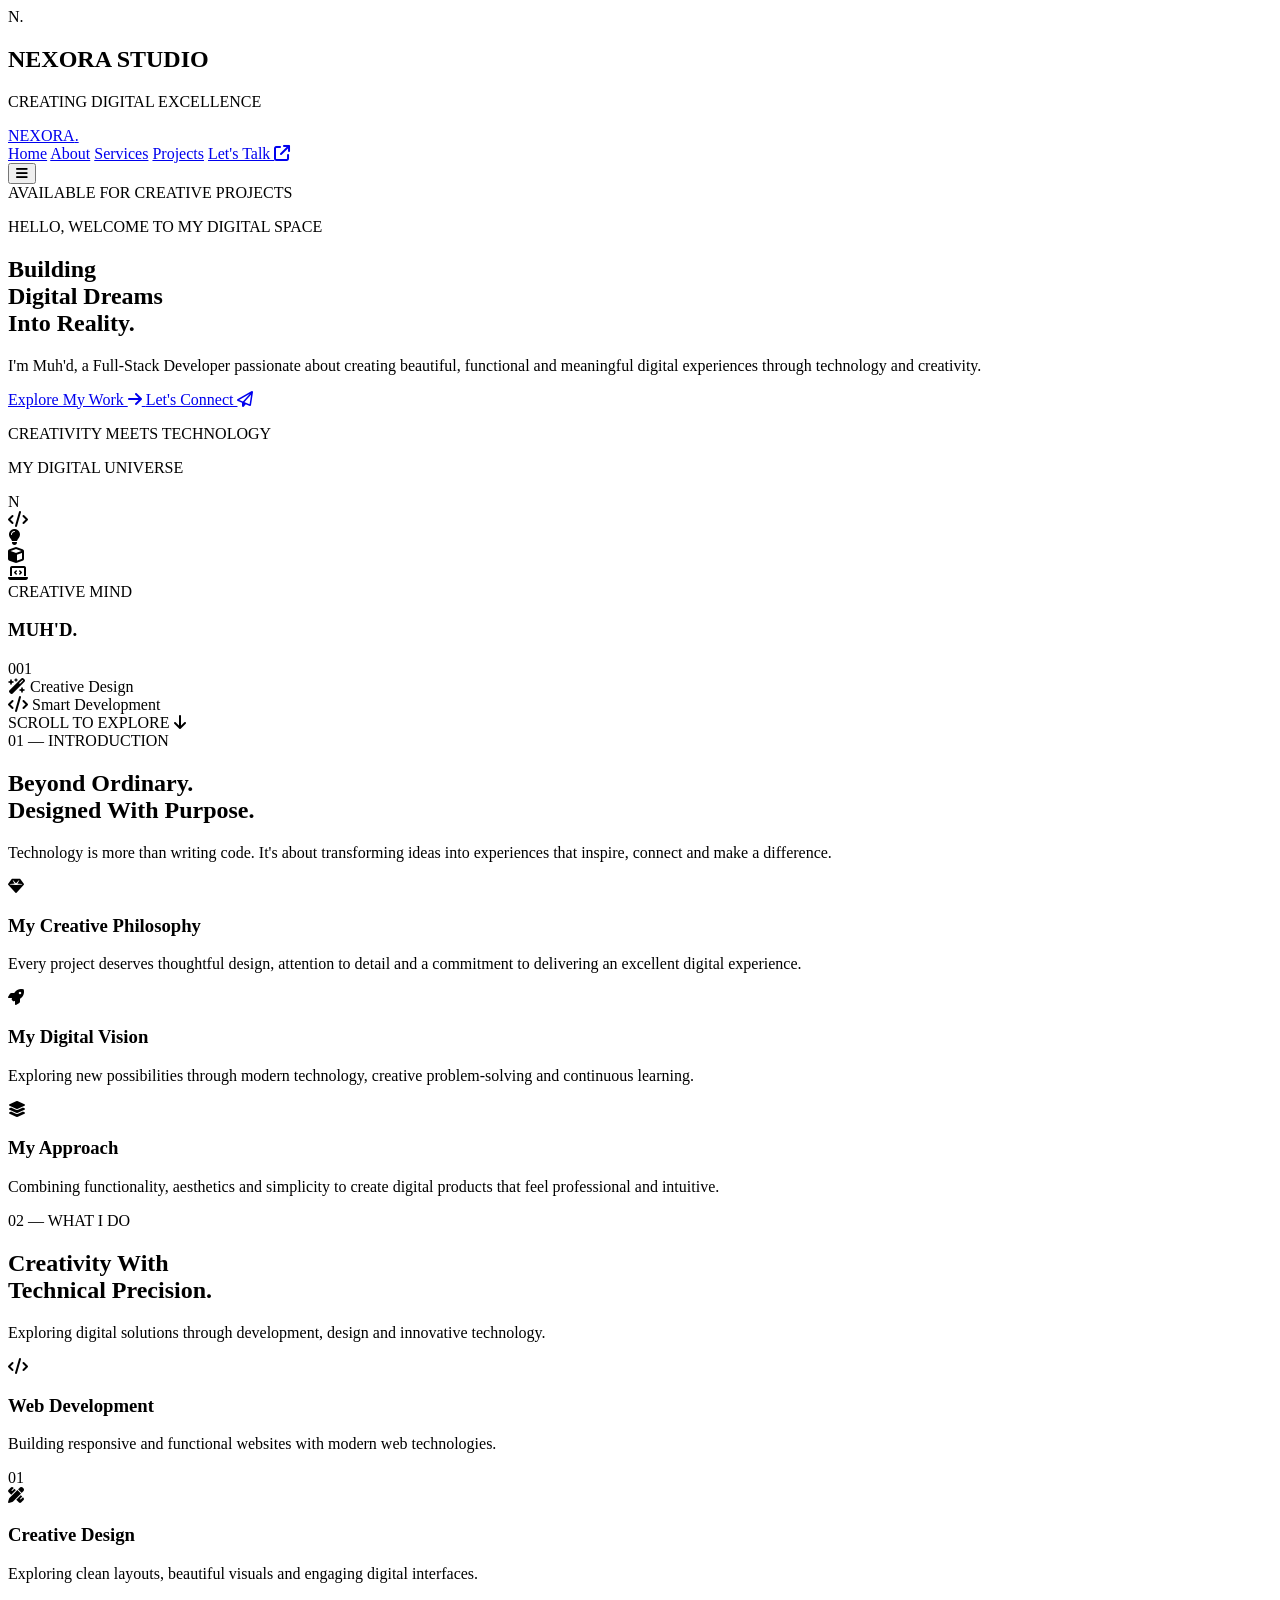
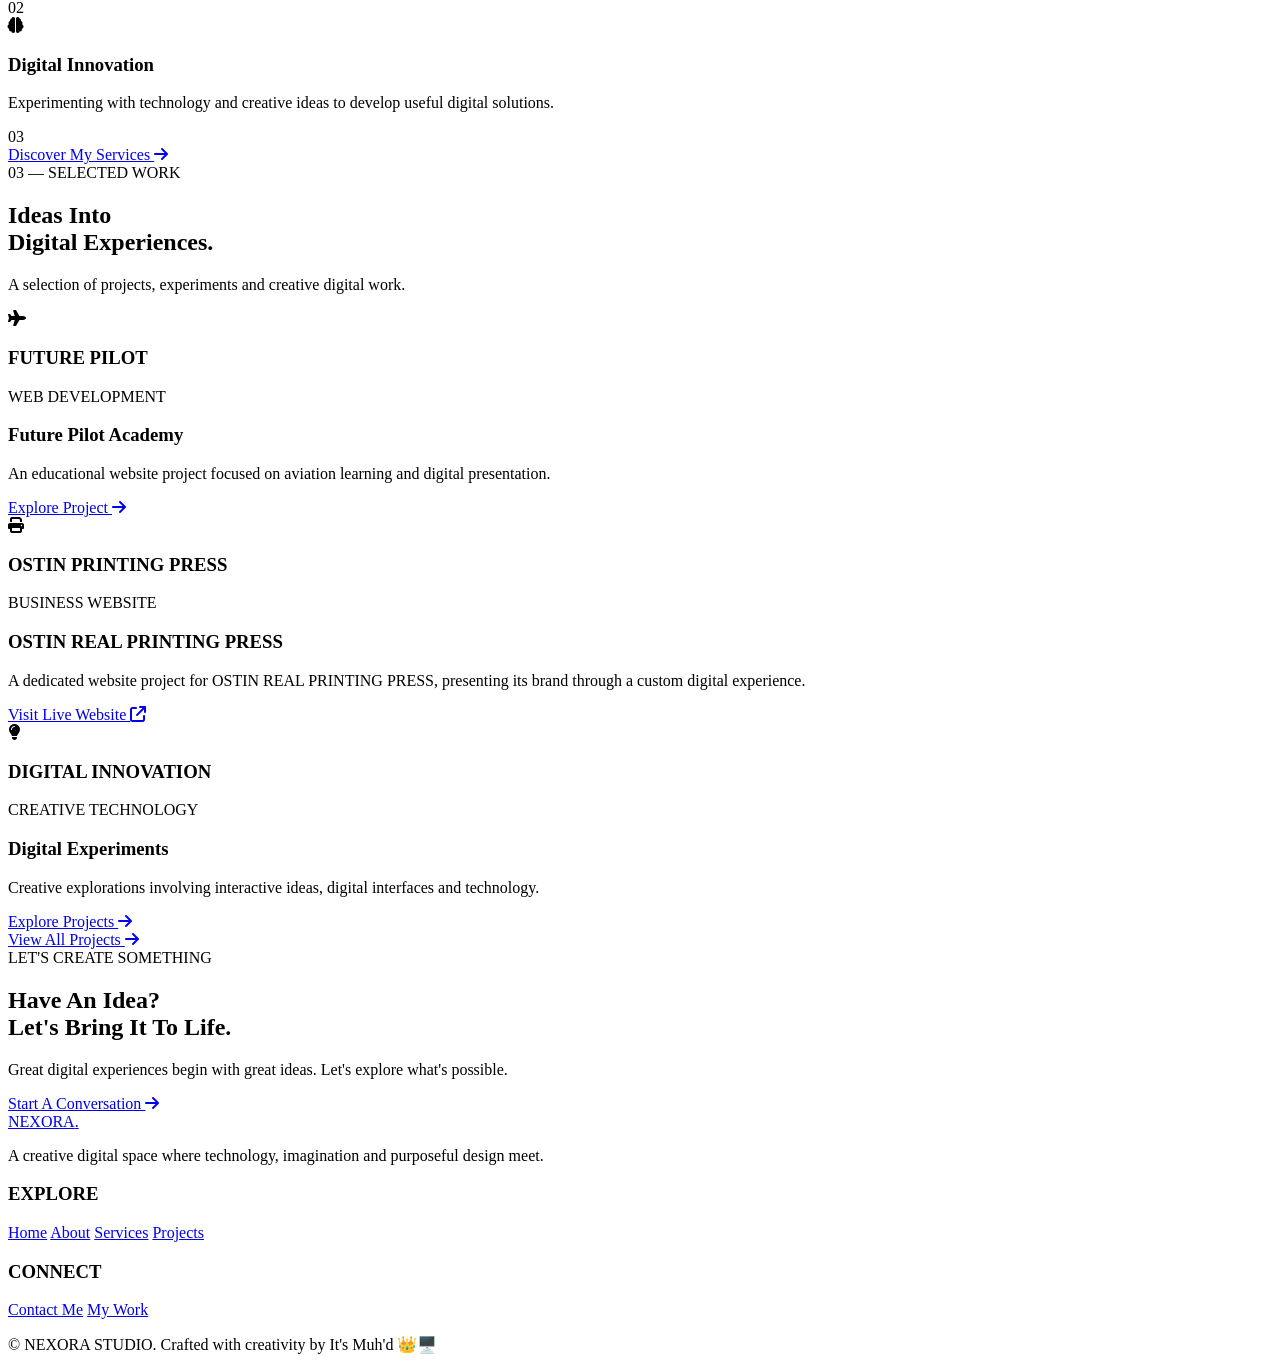
==== index.html @ c13f0614 "Add files via upload" ====
<!DOCTYPE html>
<html lang="en">
<head>
    <meta charset="UTF-8">
    <meta name="viewport" content="width=device-width, initial-scale=1.0">

    <meta name="theme-color" content="#15172b">
    <meta name="description" content="Muh'd — Full-Stack Developer, creative technologist and digital creator. Welcome to NEXORA STUDIO.">

    <title>NEXORA STUDIO | Muh'd — Full-Stack Developer</title>

    <!-- PREMIUM TYPOGRAPHY -->
    <link rel="preconnect" href="https://fonts.googleapis.com">
    <link rel="preconnect" href="https://fonts.gstatic.com" crossorigin>

    <link href="https://fonts.googleapis.com/css2?family=DM+Sans:wght@400;500;600;700;800&family=Manrope:wght@400;500;600;700;800&display=swap" rel="stylesheet">

    <!-- ICONS -->
    <link rel="stylesheet" href="https://cdnjs.cloudflare.com/ajax/libs/font-awesome/6.7.2/css/all.min.css">

    <!-- MAIN CSS -->
    <link rel="stylesheet" href="css/style.css">
</head>

<body>

    <!-- LOADING SCREEN -->
    <div class="loader" id="loader">
        <div class="loader-content">
            <div class="loader-symbol">N.</div>
            <h2>NEXORA STUDIO</h2>
            <div class="loader-line"></div>
            <p>CREATING DIGITAL EXCELLENCE</p>
        </div>
    </div>

    <!-- BACKGROUND DECORATIONS -->
    <div class="background-effects">
        <div class="glow glow-one"></div>
        <div class="glow glow-two"></div>
        <div class="glow glow-three"></div>
        <div class="grid-overlay"></div>
    </div>

    <!-- NAVIGATION -->
    <header class="navbar" id="navbar">
        <div class="nav-container">

            <a href="index.html" class="logo">
                NEXORA<span>.</span>
            </a>

            <nav class="nav-links" id="navLinks">
                <a href="index.html" class="active">Home</a>
                <a href="pages/about.html">About</a>
                <a href="pages/services.html">Services</a>
                <a href="pages/projects.html">Projects</a>

                <a href="pages/contact.html" class="nav-contact">
                    Let's Talk <i class="fa-solid fa-arrow-up-right-from-square"></i>
                </a>
            </nav>

            <button class="menu-toggle" id="menuToggle" aria-label="Open navigation">
                <i class="fa-solid fa-bars"></i>
            </button>

        </div>
    </header>

    <!-- HERO SECTION -->
    <main>

        <section class="hero" id="home">

            <div class="hero-container">

                <div class="hero-content reveal">

                    <div class="availability">
                        <span class="status-dot"></span>
                        AVAILABLE FOR CREATIVE PROJECTS
                    </div>

                    <p class="hero-intro">
                        HELLO, WELCOME TO MY DIGITAL SPACE
                    </p>

                    <h1>
                        Building<br>
                        <span>Digital</span> Dreams<br>
                        Into Reality.
                    </h1>

                    <p class="hero-description">
                        I'm Muh'd, a Full-Stack Developer passionate about
                        creating beautiful, functional and meaningful digital
                        experiences through technology and creativity.
                    </p>

                    <div class="hero-buttons">

                        <a href="pages/projects.html" class="btn btn-primary">
                            Explore My Work
                            <i class="fa-solid fa-arrow-right"></i>
                        </a>

                        <a href="pages/contact.html" class="btn btn-secondary">
                            Let's Connect
                            <i class="fa-regular fa-paper-plane"></i>
                        </a>

                    </div>

                    <div class="hero-signature">
                        <span class="signature-line"></span>
                        <p>CREATIVITY MEETS TECHNOLOGY</p>
                    </div>

                </div>

                <!-- RIGHT VISUAL -->
                <div class="hero-visual reveal">

                    <div class="visual-glow"></div>

                    <div class="visual-card">

                        <div class="card-top">
                            <span class="card-dot"></span>
                            <span class="card-dot"></span>
                            <span class="card-dot"></span>
                            <p>MY DIGITAL UNIVERSE</p>
                        </div>

                        <div class="visual-center">

                            <div class="outer-ring"></div>
                            <div class="middle-ring"></div>
                            <div class="inner-ring"></div>

                            <div class="central-logo">
                                <span>N</span>
                            </div>

                            <div class="floating-icon icon-one">
                                <i class="fa-solid fa-code"></i>
                            </div>

                            <div class="floating-icon icon-two">
                                <i class="fa-solid fa-lightbulb"></i>
                            </div>

                            <div class="floating-icon icon-three">
                                <i class="fa-solid fa-cube"></i>
                            </div>

                            <div class="floating-icon icon-four">
                                <i class="fa-solid fa-laptop-code"></i>
                            </div>

                        </div>

                        <div class="card-bottom">
                            <div>
                                <span>CREATIVE MIND</span>
                                <h3>MUH'D.</h3>
                            </div>

                            <div class="card-number">
                                001
                            </div>
                        </div>

                    </div>

                    <div class="floating-label label-one">
                        <i class="fa-solid fa-wand-magic-sparkles"></i>
                        Creative Design
                    </div>

                    <div class="floating-label label-two">
                        <i class="fa-solid fa-code"></i>
                        Smart Development
                    </div>

                </div>

            </div>

            <div class="hero-scroll">
                <span>SCROLL TO EXPLORE</span>
                <i class="fa-solid fa-arrow-down"></i>
            </div>

        </section>

        <!-- INTRODUCTION -->
        <section class="intro-section">

            <div class="container">

                <div class="section-heading reveal">

                    <span class="section-tag">01 — INTRODUCTION</span>

                    <h2>
                        Beyond Ordinary.<br>
                        <span>Designed With Purpose.</span>
                    </h2>

                    <p>
                        Technology is more than writing code.
                        It's about transforming ideas into experiences
                        that inspire, connect and make a difference.
                    </p>

                </div>

                <div class="intro-content reveal">

                    <div class="intro-box">

                        <div class="intro-icon">
                            <i class="fa-solid fa-gem"></i>
                        </div>

                        <h3>My Creative Philosophy</h3>

                        <p>
                            Every project deserves thoughtful design,
                            attention to detail and a commitment to
                            delivering an excellent digital experience.
                        </p>

                    </div>

                    <div class="intro-box">

                        <div class="intro-icon purple-icon">
                            <i class="fa-solid fa-rocket"></i>
                        </div>

                        <h3>My Digital Vision</h3>

                        <p>
                            Exploring new possibilities through modern
                            technology, creative problem-solving and
                            continuous learning.
                        </p>

                    </div>

                    <div class="intro-box">

                        <div class="intro-icon blue-icon">
                            <i class="fa-solid fa-layer-group"></i>
                        </div>

                        <h3>My Approach</h3>

                        <p>
                            Combining functionality, aesthetics and
                            simplicity to create digital products
                            that feel professional and intuitive.
                        </p>

                    </div>

                </div>

            </div>

        </section>

        <!-- SERVICES PREVIEW -->
        <section class="services-preview">

            <div class="container">

                <div class="section-heading reveal">

                    <span class="section-tag">02 — WHAT I DO</span>

                    <h2>
                        Creativity With<br>
                        <span>Technical Precision.</span>
                    </h2>

                    <p>
                        Exploring digital solutions through development,
                        design and innovative technology.
                    </p>

                </div>

                <div class="services-grid">

                    <div class="service-card reveal">

                        <div class="service-icon">
                            <i class="fa-solid fa-code"></i>
                        </div>

                        <h3>Web Development</h3>

                        <p>
                            Building responsive and functional websites
                            with modern web technologies.
                        </p>

                        <span class="service-number">01</span>

                    </div>

                    <div class="service-card reveal">

                        <div class="service-icon purple-icon">
                            <i class="fa-solid fa-pen-ruler"></i>
                        </div>

                        <h3>Creative Design</h3>

                        <p>
                            Exploring clean layouts, beautiful visuals
                            and engaging digital interfaces.
                        </p>

                        <span class="service-number">02</span>

                    </div>

                    <div class="service-card reveal">

                        <div class="service-icon blue-icon">
                            <i class="fa-solid fa-brain"></i>
                        </div>

                        <h3>Digital Innovation</h3>

                        <p>
                            Experimenting with technology and creative
                            ideas to develop useful digital solutions.
                        </p>

                        <span class="service-number">03</span>

                    </div>

                </div>

                <div class="center-button reveal">

                    <a href="pages/services.html" class="btn btn-outline">
                        Discover My Services
                        <i class="fa-solid fa-arrow-right"></i>
                    </a>

                </div>

            </div>

        </section>

        <!-- PROJECTS PREVIEW -->
        <section class="featured-projects">

            <div class="container">

                <div class="section-heading reveal">

                    <span class="section-tag">03 — SELECTED WORK</span>

                    <h2>
                        Ideas Into<br>
                        <span>Digital Experiences.</span>
                    </h2>

                    <p>
                        A selection of projects, experiments and
                        creative digital work.
                    </p>

                </div>

                <div class="projects-grid">

                    <!-- PROJECT 01: FUTURE PILOT ACADEMY -->
                    <article class="project-card reveal">

                        <div class="project-image project-one">

                            <div class="project-placeholder">
                                <i class="fa-solid fa-plane"></i>
                                <h3>FUTURE PILOT</h3>
                            </div>

                        </div>

                        <div class="project-info">

                            <span class="project-category">
                                WEB DEVELOPMENT
                            </span>

                            <h3>Future Pilot Academy</h3>

                            <p>
                                An educational website project focused
                                on aviation learning and digital presentation.
                            </p>

                            <a href="pages/projects.html" class="project-link">
                                Explore Project
                                <i class="fa-solid fa-arrow-right"></i>
                            </a>

                        </div>

                    </article>

                    <!-- PROJECT 02: OSTIN REAL PRINTING PRESS -->
                    <article class="project-card reveal">

                        <div class="project-image project-two">

                            <div class="project-placeholder">
                                <i class="fa-solid fa-print"></i>
                                <h3>OSTIN PRINTING PRESS</h3>
                            </div>

                        </div>

                        <div class="project-info">

                            <span class="project-category">
                                BUSINESS WEBSITE
                            </span>

                            <h3>OSTIN REAL PRINTING PRESS</h3>

                            <p>
                                A dedicated website project for OSTIN REAL
                                PRINTING PRESS, presenting its brand through
                                a custom digital experience.
                            </p>

                            <a
                                href="https://itsmuhd.github.io/ostin-real-printing-press/"
                                target="_blank"
                                rel="noopener noreferrer"
                                class="project-link"
                            >
                                Visit Live Website
                                <i class="fa-solid fa-arrow-up-right-from-square"></i>
                            </a>

                        </div>

                    </article>

                    <!-- PROJECT 03: DIGITAL EXPERIMENTS -->
                    <article class="project-card reveal">

                        <div class="project-image project-two">

                            <div class="project-placeholder">
                                <i class="fa-solid fa-lightbulb"></i>
                                <h3>DIGITAL INNOVATION</h3>
                            </div>

                        </div>

                        <div class="project-info">

                            <span class="project-category">
                                CREATIVE TECHNOLOGY
                            </span>

                            <h3>Digital Experiments</h3>

                            <p>
                                Creative explorations involving interactive
                                ideas, digital interfaces and technology.
                            </p>

                            <a href="pages/projects.html" class="project-link">
                                Explore Projects
                                <i class="fa-solid fa-arrow-right"></i>
                            </a>

                        </div>

                    </article>

                </div>

                <div class="center-button reveal">

                    <a href="pages/projects.html" class="btn btn-primary">
                        View All Projects
                        <i class="fa-solid fa-arrow-right"></i>
                    </a>

                </div>

            </div>

        </section>

        <!-- FINAL CTA -->
        <section class="cta-section">

            <div class="cta-decoration"></div>

            <div class="container">

                <div class="cta-content reveal">

                    <span class="section-tag">LET'S CREATE SOMETHING</span>

                    <h2>
                        Have An Idea?<br>
                        <span>Let's Bring It To Life.</span>
                    </h2>

                    <p>
                        Great digital experiences begin with great ideas.
                        Let's explore what's possible.
                    </p>

                    <a href="pages/contact.html" class="btn btn-light">
                        Start A Conversation
                        <i class="fa-solid fa-arrow-right"></i>
                    </a>

                </div>

            </div>

        </section>

    </main>

    <!-- FOOTER -->
    <footer class="footer">

        <div class="container">

            <div class="footer-content">

                <div class="footer-brand">

                    <a href="index.html" class="logo">
                        NEXORA<span>.</span>
                    </a>

                    <p>
                        A creative digital space where technology,
                        imagination and purposeful design meet.
                    </p>

                </div>

                <div class="footer-links">

                    <h3>EXPLORE</h3>

                    <a href="index.html">Home</a>
                    <a href="pages/about.html">About</a>
                    <a href="pages/services.html">Services</a>
                    <a href="pages/projects.html">Projects</a>

                </div>

                <div class="footer-links">

                    <h3>CONNECT</h3>

                    <a href="pages/contact.html">Contact Me</a>
                    <a href="pages/projects.html">My Work</a>

                </div>

            </div>

            <div class="footer-bottom">

                <p>
                    © <span id="year"></span> NEXORA STUDIO.
                    Crafted with creativity by
                    <span>It's Muh'd 👑🖥️</span>
                </p>

            </div>

        </div>

    </footer>

    <!-- JAVASCRIPT -->
    <script src="js/script.js"></script>

</body>
</html>
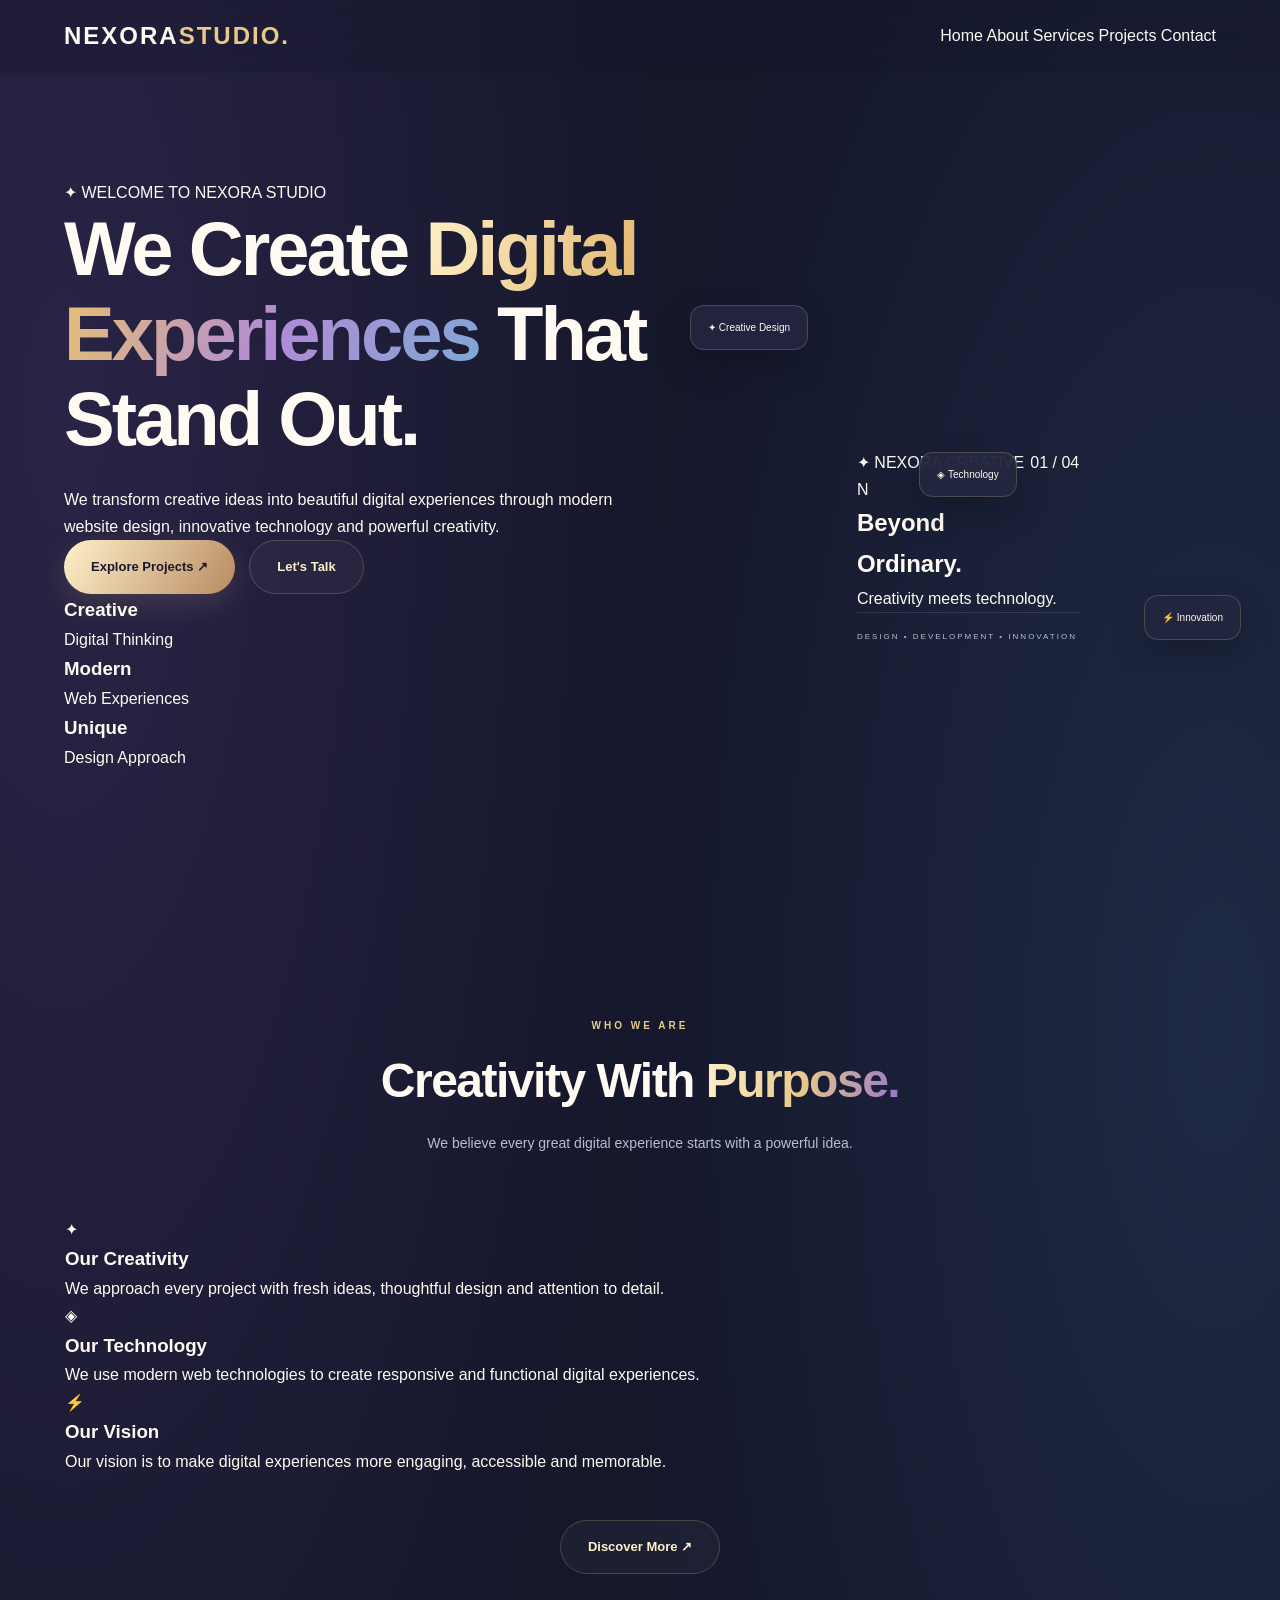
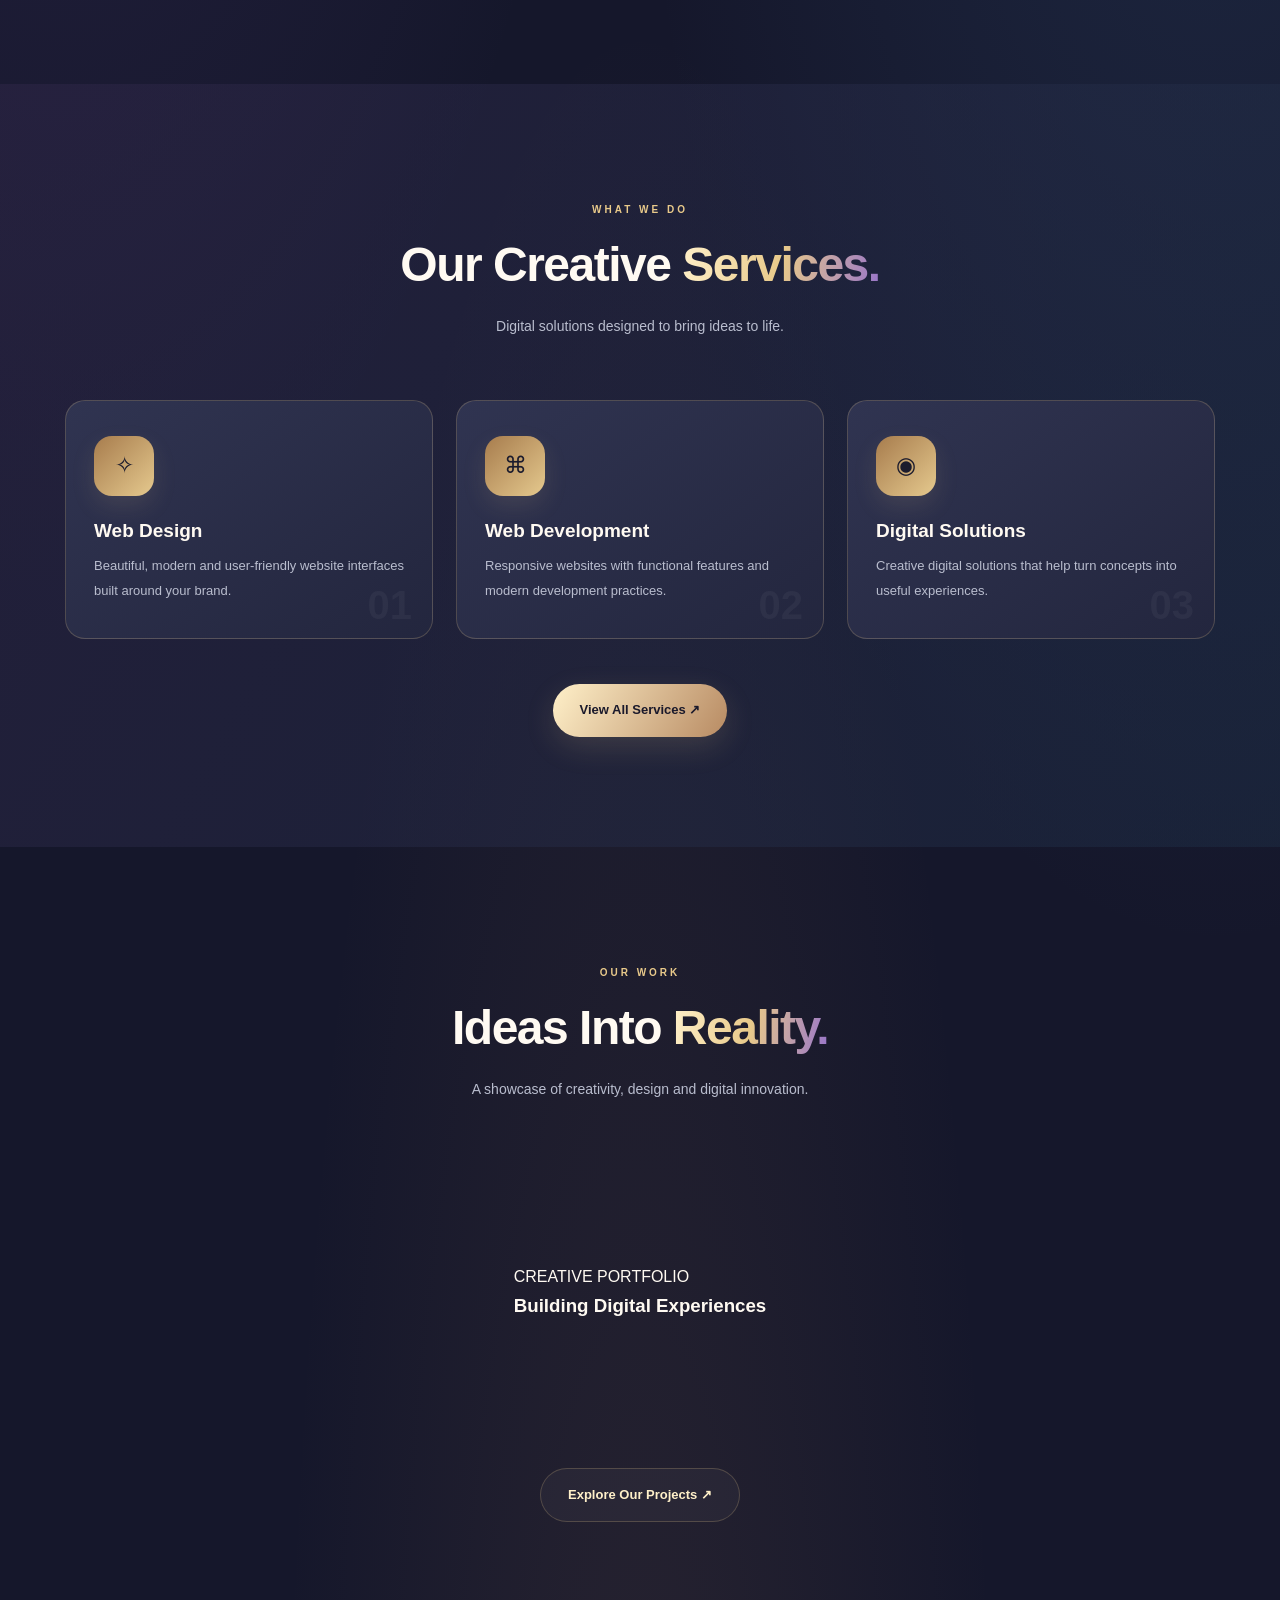
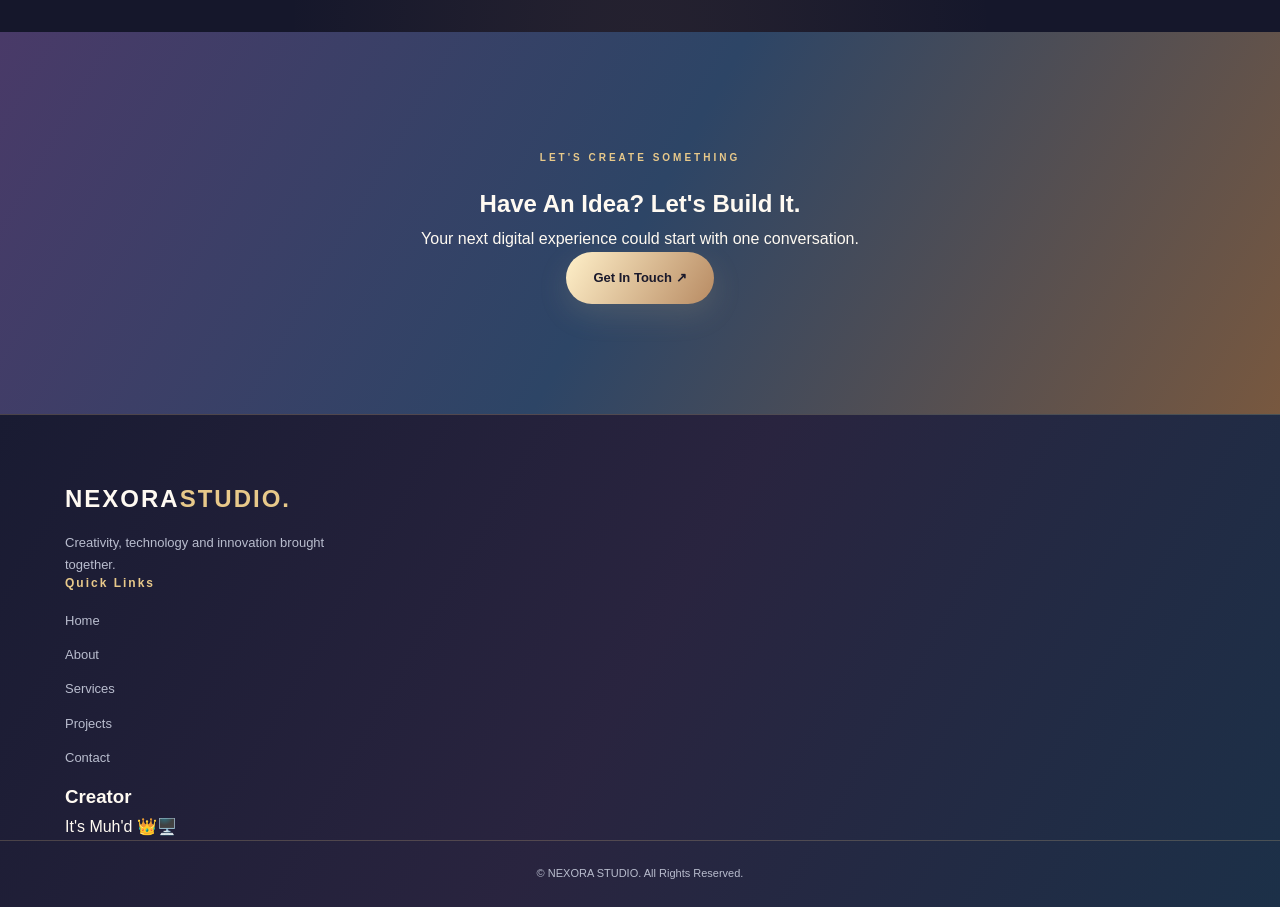
==== commit 461e324d: "Update index.html for improved content and structure" ====
--- a/index.html
+++ b/index.html
@@ -3,23 +3,17 @@
 <head>
     <meta charset="UTF-8">
     <meta name="viewport" content="width=device-width, initial-scale=1.0">
-
     <meta name="theme-color" content="#15172b">
-    <meta name="description" content="Muh'd — Full-Stack Developer, creative technologist and digital creator. Welcome to NEXORA STUDIO.">
-
-    <title>NEXORA STUDIO | Muh'd — Full-Stack Developer</title>
-
-    <!-- PREMIUM TYPOGRAPHY -->
+    <meta name="description" content="NEXORA STUDIO — Creative digital experiences, modern websites and innovative solutions.">
+
+    <title>NEXORA STUDIO | Digital Creativity</title>
+
     <link rel="preconnect" href="https://fonts.googleapis.com">
     <link rel="preconnect" href="https://fonts.gstatic.com" crossorigin>
-
     <link href="https://fonts.googleapis.com/css2?family=DM+Sans:wght@400;500;600;700;800&family=Manrope:wght@400;500;600;700;800&display=swap" rel="stylesheet">
 
-    <!-- ICONS -->
-    <link rel="stylesheet" href="https://cdnjs.cloudflare.com/ajax/libs/font-awesome/6.7.2/css/all.min.css">
-
-    <!-- MAIN CSS -->
-    <link rel="stylesheet" href="css/style.css">
+    <!-- Correct root-level stylesheet path -->
+    <link rel="stylesheet" href="./style.css">
 </head>
 
 <body>
@@ -27,43 +21,35 @@
     <!-- LOADING SCREEN -->
     <div class="loader" id="loader">
         <div class="loader-content">
-            <div class="loader-symbol">N.</div>
-            <h2>NEXORA STUDIO</h2>
-            <div class="loader-line"></div>
-            <p>CREATING DIGITAL EXCELLENCE</p>
+            <h2>NEXORA <span>STUDIO</span></h2>
+            <p>Preparing your experience...</p>
         </div>
     </div>
 
-    <!-- BACKGROUND DECORATIONS -->
-    <div class="background-effects">
-        <div class="glow glow-one"></div>
-        <div class="glow glow-two"></div>
-        <div class="glow glow-three"></div>
-        <div class="grid-overlay"></div>
-    </div>
-
     <!-- NAVIGATION -->
     <header class="navbar" id="navbar">
-        <div class="nav-container">
-
-            <a href="index.html" class="logo">
-                NEXORA<span>.</span>
+        <div class="container nav-container">
+
+            <a href="./index.html" class="logo">
+                NEXORA<span>STUDIO.</span>
             </a>
 
-            <nav class="nav-links" id="navLinks">
-                <a href="index.html" class="active">Home</a>
-                <a href="pages/about.html">About</a>
-                <a href="pages/services.html">Services</a>
-                <a href="pages/projects.html">Projects</a>
-
-                <a href="pages/contact.html" class="nav-contact">
-                    Let's Talk <i class="fa-solid fa-arrow-up-right-from-square"></i>
-                </a>
+            <button class="menu-toggle" id="menuToggle"
+                    aria-label="Toggle navigation"
+                    aria-expanded="false"
+                    aria-controls="navMenu">
+                <span></span>
+                <span></span>
+                <span></span>
+            </button>
+
+            <nav class="nav-menu" id="navMenu">
+                <a href="./index.html" class="nav-link active">Home</a>
+                <a href="./about.html" class="nav-link">About</a>
+                <a href="./services.html" class="nav-link">Services</a>
+                <a href="./projects.html" class="nav-link">Projects</a>
+                <a href="./contact.html" class="nav-link">Contact</a>
             </nav>
-
-            <button class="menu-toggle" id="menuToggle" aria-label="Open navigation">
-                <i class="fa-solid fa-bars"></i>
-            </button>
 
         </div>
     </header>
@@ -72,534 +58,308 @@
     <main>
 
         <section class="hero" id="home">
-
-            <div class="hero-container">
+            <div class="container hero-container">
 
                 <div class="hero-content reveal">
 
-                    <div class="availability">
-                        <span class="status-dot"></span>
-                        AVAILABLE FOR CREATIVE PROJECTS
-                    </div>
-
-                    <p class="hero-intro">
-                        HELLO, WELCOME TO MY DIGITAL SPACE
-                    </p>
+                    <span class="hero-tag">
+                        ✦ WELCOME TO NEXORA STUDIO
+                    </span>
 
                     <h1>
-                        Building<br>
-                        <span>Digital</span> Dreams<br>
-                        Into Reality.
+                        We Create
+                        <span>Digital Experiences</span>
+                        That Stand Out.
                     </h1>
 
-                    <p class="hero-description">
-                        I'm Muh'd, a Full-Stack Developer passionate about
-                        creating beautiful, functional and meaningful digital
-                        experiences through technology and creativity.
+                    <p>
+                        We transform creative ideas into beautiful digital
+                        experiences through modern website design, innovative
+                        technology and powerful creativity.
                     </p>
 
                     <div class="hero-buttons">
-
-                        <a href="pages/projects.html" class="btn btn-primary">
-                            Explore My Work
-                            <i class="fa-solid fa-arrow-right"></i>
+                        <a href="./projects.html" class="btn btn-primary">
+                            Explore Projects ↗
                         </a>
 
-                        <a href="pages/contact.html" class="btn btn-secondary">
-                            Let's Connect
-                            <i class="fa-regular fa-paper-plane"></i>
+                        <a href="./contact.html" class="btn btn-outline">
+                            Let's Talk
                         </a>
-
-                    </div>
-
-                    <div class="hero-signature">
-                        <span class="signature-line"></span>
-                        <p>CREATIVITY MEETS TECHNOLOGY</p>
-                    </div>
-
-                </div>
-
-                <!-- RIGHT VISUAL -->
+                    </div>
+
+                    <div class="hero-stats">
+                        <div>
+                            <h3>Creative</h3>
+                            <p>Digital Thinking</p>
+                        </div>
+
+                        <div>
+                            <h3>Modern</h3>
+                            <p>Web Experiences</p>
+                        </div>
+
+                        <div>
+                            <h3>Unique</h3>
+                            <p>Design Approach</p>
+                        </div>
+                    </div>
+
+                </div>
+
+                <!-- HERO VISUAL -->
                 <div class="hero-visual reveal">
 
-                    <div class="visual-glow"></div>
-
-                    <div class="visual-card">
-
+                    <div class="hero-glow"></div>
+
+                    <div class="floating-card">
                         <div class="card-top">
-                            <span class="card-dot"></span>
-                            <span class="card-dot"></span>
-                            <span class="card-dot"></span>
-                            <p>MY DIGITAL UNIVERSE</p>
-                        </div>
-
-                        <div class="visual-center">
-
-                            <div class="outer-ring"></div>
-                            <div class="middle-ring"></div>
-                            <div class="inner-ring"></div>
-
-                            <div class="central-logo">
-                                <span>N</span>
+                            <span>✦ NEXORA CREATIVE</span>
+                            <span>01 / 04</span>
+                        </div>
+
+                        <div class="hero-card-content">
+                            <div class="hero-orbit">
+                                <div class="orbit-circle orbit-one"></div>
+                                <div class="orbit-circle orbit-two"></div>
+                                <div class="orbit-center">N</div>
                             </div>
 
-                            <div class="floating-icon icon-one">
-                                <i class="fa-solid fa-code"></i>
-                            </div>
-
-                            <div class="floating-icon icon-two">
-                                <i class="fa-solid fa-lightbulb"></i>
-                            </div>
-
-                            <div class="floating-icon icon-three">
-                                <i class="fa-solid fa-cube"></i>
-                            </div>
-
-                            <div class="floating-icon icon-four">
-                                <i class="fa-solid fa-laptop-code"></i>
-                            </div>
-
+                            <h2>Beyond<br>Ordinary.</h2>
+
+                            <p>
+                                Creativity meets technology.
+                            </p>
                         </div>
 
                         <div class="card-bottom">
-                            <div>
-                                <span>CREATIVE MIND</span>
-                                <h3>MUH'D.</h3>
-                            </div>
-
-                            <div class="card-number">
-                                001
-                            </div>
-                        </div>
-
+                            <span>DESIGN • DEVELOPMENT • INNOVATION</span>
+                        </div>
                     </div>
 
                     <div class="floating-label label-one">
-                        <i class="fa-solid fa-wand-magic-sparkles"></i>
-                        Creative Design
+                        ✦ Creative Design
                     </div>
 
                     <div class="floating-label label-two">
-                        <i class="fa-solid fa-code"></i>
-                        Smart Development
-                    </div>
-
-                </div>
-
-            </div>
-
-            <div class="hero-scroll">
-                <span>SCROLL TO EXPLORE</span>
-                <i class="fa-solid fa-arrow-down"></i>
-            </div>
-
-        </section>
-
-        <!-- INTRODUCTION -->
-        <section class="intro-section">
-
+                        ⚡ Innovation
+                    </div>
+
+                    <div class="floating-label label-three">
+                        ◈ Technology
+                    </div>
+
+                </div>
+
+            </div>
+        </section>
+
+        <!-- ABOUT PREVIEW -->
+        <section class="about-preview section-padding" id="about">
             <div class="container">
 
                 <div class="section-heading reveal">
-
-                    <span class="section-tag">01 — INTRODUCTION</span>
+                    <span class="section-tag">WHO WE ARE</span>
+                    <h2>Creativity With <span>Purpose.</span></h2>
+                    <p>
+                        We believe every great digital experience starts
+                        with a powerful idea.
+                    </p>
+                </div>
+
+                <div class="about-grid">
+
+                    <div class="about-card reveal">
+                        <div class="about-icon">✦</div>
+                        <h3>Our Creativity</h3>
+                        <p>
+                            We approach every project with fresh ideas,
+                            thoughtful design and attention to detail.
+                        </p>
+                    </div>
+
+                    <div class="about-card reveal">
+                        <div class="about-icon">◈</div>
+                        <h3>Our Technology</h3>
+                        <p>
+                            We use modern web technologies to create
+                            responsive and functional digital experiences.
+                        </p>
+                    </div>
+
+                    <div class="about-card reveal">
+                        <div class="about-icon">⚡</div>
+                        <h3>Our Vision</h3>
+                        <p>
+                            Our vision is to make digital experiences
+                            more engaging, accessible and memorable.
+                        </p>
+                    </div>
+
+                </div>
+
+                <div class="center-button">
+                    <a href="./about.html" class="btn btn-outline">
+                        Discover More ↗
+                    </a>
+                </div>
+
+            </div>
+        </section>
+
+        <!-- SERVICES PREVIEW -->
+        <section class="services-preview section-padding">
+            <div class="container">
+
+                <div class="section-heading reveal">
+                    <span class="section-tag">WHAT WE DO</span>
+                    <h2>Our Creative <span>Services.</span></h2>
+                    <p>
+                        Digital solutions designed to bring ideas to life.
+                    </p>
+                </div>
+
+                <div class="services-grid">
+
+                    <div class="service-card reveal">
+                        <span class="service-number">01</span>
+                        <div class="service-icon">✧</div>
+                        <h3>Web Design</h3>
+                        <p>
+                            Beautiful, modern and user-friendly website
+                            interfaces built around your brand.
+                        </p>
+                    </div>
+
+                    <div class="service-card reveal">
+                        <span class="service-number">02</span>
+                        <div class="service-icon">⌘</div>
+                        <h3>Web Development</h3>
+                        <p>
+                            Responsive websites with functional features
+                            and modern development practices.
+                        </p>
+                    </div>
+
+                    <div class="service-card reveal">
+                        <span class="service-number">03</span>
+                        <div class="service-icon">◉</div>
+                        <h3>Digital Solutions</h3>
+                        <p>
+                            Creative digital solutions that help turn
+                            concepts into useful experiences.
+                        </p>
+                    </div>
+
+                </div>
+
+                <div class="center-button">
+                    <a href="./services.html" class="btn btn-primary">
+                        View All Services ↗
+                    </a>
+                </div>
+
+            </div>
+        </section>
+
+        <!-- PROJECTS PREVIEW -->
+        <section class="projects-preview section-padding">
+            <div class="container">
+
+                <div class="section-heading reveal">
+                    <span class="section-tag">OUR WORK</span>
+                    <h2>Ideas Into <span>Reality.</span></h2>
+                    <p>
+                        A showcase of creativity, design and digital innovation.
+                    </p>
+                </div>
+
+                <div class="project-showcase reveal">
+                    <div class="project-image">
+                        <div class="project-overlay">
+                            <span>CREATIVE PORTFOLIO</span>
+                            <h3>Building Digital Experiences</h3>
+                        </div>
+                    </div>
+                </div>
+
+                <div class="center-button">
+                    <a href="./projects.html" class="btn btn-outline">
+                        Explore Our Projects ↗
+                    </a>
+                </div>
+
+            </div>
+        </section>
+
+        <!-- CTA -->
+        <section class="cta-section section-padding">
+            <div class="container">
+
+                <div class="cta-box reveal">
+                    <span class="section-tag">LET'S CREATE SOMETHING</span>
 
                     <h2>
-                        Beyond Ordinary.<br>
-                        <span>Designed With Purpose.</span>
+                        Have An Idea?
+                        <span>Let's Build It.</span>
                     </h2>
 
                     <p>
-                        Technology is more than writing code.
-                        It's about transforming ideas into experiences
-                        that inspire, connect and make a difference.
-                    </p>
-
-                </div>
-
-                <div class="intro-content reveal">
-
-                    <div class="intro-box">
-
-                        <div class="intro-icon">
-                            <i class="fa-solid fa-gem"></i>
-                        </div>
-
-                        <h3>My Creative Philosophy</h3>
-
-                        <p>
-                            Every project deserves thoughtful design,
-                            attention to detail and a commitment to
-                            delivering an excellent digital experience.
-                        </p>
-
-                    </div>
-
-                    <div class="intro-box">
-
-                        <div class="intro-icon purple-icon">
-                            <i class="fa-solid fa-rocket"></i>
-                        </div>
-
-                        <h3>My Digital Vision</h3>
-
-                        <p>
-                            Exploring new possibilities through modern
-                            technology, creative problem-solving and
-                            continuous learning.
-                        </p>
-
-                    </div>
-
-                    <div class="intro-box">
-
-                        <div class="intro-icon blue-icon">
-                            <i class="fa-solid fa-layer-group"></i>
-                        </div>
-
-                        <h3>My Approach</h3>
-
-                        <p>
-                            Combining functionality, aesthetics and
-                            simplicity to create digital products
-                            that feel professional and intuitive.
-                        </p>
-
-                    </div>
-
-                </div>
-
-            </div>
-
-        </section>
-
-        <!-- SERVICES PREVIEW -->
-        <section class="services-preview">
-
-            <div class="container">
-
-                <div class="section-heading reveal">
-
-                    <span class="section-tag">02 — WHAT I DO</span>
-
-                    <h2>
-                        Creativity With<br>
-                        <span>Technical Precision.</span>
-                    </h2>
-
-                    <p>
-                        Exploring digital solutions through development,
-                        design and innovative technology.
-                    </p>
-
-                </div>
-
-                <div class="services-grid">
-
-                    <div class="service-card reveal">
-
-                        <div class="service-icon">
-                            <i class="fa-solid fa-code"></i>
-                        </div>
-
-                        <h3>Web Development</h3>
-
-                        <p>
-                            Building responsive and functional websites
-                            with modern web technologies.
-                        </p>
-
-                        <span class="service-number">01</span>
-
-                    </div>
-
-                    <div class="service-card reveal">
-
-                        <div class="service-icon purple-icon">
-                            <i class="fa-solid fa-pen-ruler"></i>
-                        </div>
-
-                        <h3>Creative Design</h3>
-
-                        <p>
-                            Exploring clean layouts, beautiful visuals
-                            and engaging digital interfaces.
-                        </p>
-
-                        <span class="service-number">02</span>
-
-                    </div>
-
-                    <div class="service-card reveal">
-
-                        <div class="service-icon blue-icon">
-                            <i class="fa-solid fa-brain"></i>
-                        </div>
-
-                        <h3>Digital Innovation</h3>
-
-                        <p>
-                            Experimenting with technology and creative
-                            ideas to develop useful digital solutions.
-                        </p>
-
-                        <span class="service-number">03</span>
-
-                    </div>
-
-                </div>
-
-                <div class="center-button reveal">
-
-                    <a href="pages/services.html" class="btn btn-outline">
-                        Discover My Services
-                        <i class="fa-solid fa-arrow-right"></i>
+                        Your next digital experience could start with
+                        one conversation.
+                    </p>
+
+                    <a href="./contact.html" class="btn btn-primary">
+                        Get In Touch ↗
                     </a>
-
-                </div>
-
-            </div>
-
-        </section>
-
-        <!-- PROJECTS PREVIEW -->
-        <section class="featured-projects">
-
-            <div class="container">
-
-                <div class="section-heading reveal">
-
-                    <span class="section-tag">03 — SELECTED WORK</span>
-
-                    <h2>
-                        Ideas Into<br>
-                        <span>Digital Experiences.</span>
-                    </h2>
-
-                    <p>
-                        A selection of projects, experiments and
-                        creative digital work.
-                    </p>
-
-                </div>
-
-                <div class="projects-grid">
-
-                    <!-- PROJECT 01: FUTURE PILOT ACADEMY -->
-                    <article class="project-card reveal">
-
-                        <div class="project-image project-one">
-
-                            <div class="project-placeholder">
-                                <i class="fa-solid fa-plane"></i>
-                                <h3>FUTURE PILOT</h3>
-                            </div>
-
-                        </div>
-
-                        <div class="project-info">
-
-                            <span class="project-category">
-                                WEB DEVELOPMENT
-                            </span>
-
-                            <h3>Future Pilot Academy</h3>
-
-                            <p>
-                                An educational website project focused
-                                on aviation learning and digital presentation.
-                            </p>
-
-                            <a href="pages/projects.html" class="project-link">
-                                Explore Project
-                                <i class="fa-solid fa-arrow-right"></i>
-                            </a>
-
-                        </div>
-
-                    </article>
-
-                    <!-- PROJECT 02: OSTIN REAL PRINTING PRESS -->
-                    <article class="project-card reveal">
-
-                        <div class="project-image project-two">
-
-                            <div class="project-placeholder">
-                                <i class="fa-solid fa-print"></i>
-                                <h3>OSTIN PRINTING PRESS</h3>
-                            </div>
-
-                        </div>
-
-                        <div class="project-info">
-
-                            <span class="project-category">
-                                BUSINESS WEBSITE
-                            </span>
-
-                            <h3>OSTIN REAL PRINTING PRESS</h3>
-
-                            <p>
-                                A dedicated website project for OSTIN REAL
-                                PRINTING PRESS, presenting its brand through
-                                a custom digital experience.
-                            </p>
-
-                            <a
-                                href="https://itsmuhd.github.io/ostin-real-printing-press/"
-                                target="_blank"
-                                rel="noopener noreferrer"
-                                class="project-link"
-                            >
-                                Visit Live Website
-                                <i class="fa-solid fa-arrow-up-right-from-square"></i>
-                            </a>
-
-                        </div>
-
-                    </article>
-
-                    <!-- PROJECT 03: DIGITAL EXPERIMENTS -->
-                    <article class="project-card reveal">
-
-                        <div class="project-image project-two">
-
-                            <div class="project-placeholder">
-                                <i class="fa-solid fa-lightbulb"></i>
-                                <h3>DIGITAL INNOVATION</h3>
-                            </div>
-
-                        </div>
-
-                        <div class="project-info">
-
-                            <span class="project-category">
-                                CREATIVE TECHNOLOGY
-                            </span>
-
-                            <h3>Digital Experiments</h3>
-
-                            <p>
-                                Creative explorations involving interactive
-                                ideas, digital interfaces and technology.
-                            </p>
-
-                            <a href="pages/projects.html" class="project-link">
-                                Explore Projects
-                                <i class="fa-solid fa-arrow-right"></i>
-                            </a>
-
-                        </div>
-
-                    </article>
-
-                </div>
-
-                <div class="center-button reveal">
-
-                    <a href="pages/projects.html" class="btn btn-primary">
-                        View All Projects
-                        <i class="fa-solid fa-arrow-right"></i>
-                    </a>
-
-                </div>
-
-            </div>
-
-        </section>
-
-        <!-- FINAL CTA -->
-        <section class="cta-section">
-
-            <div class="cta-decoration"></div>
-
-            <div class="container">
-
-                <div class="cta-content reveal">
-
-                    <span class="section-tag">LET'S CREATE SOMETHING</span>
-
-                    <h2>
-                        Have An Idea?<br>
-                        <span>Let's Bring It To Life.</span>
-                    </h2>
-
-                    <p>
-                        Great digital experiences begin with great ideas.
-                        Let's explore what's possible.
-                    </p>
-
-                    <a href="pages/contact.html" class="btn btn-light">
-                        Start A Conversation
-                        <i class="fa-solid fa-arrow-right"></i>
-                    </a>
-
-                </div>
-
-            </div>
-
+                </div>
+
+            </div>
         </section>
 
     </main>
 
     <!-- FOOTER -->
     <footer class="footer">
-
-        <div class="container">
-
-            <div class="footer-content">
-
-                <div class="footer-brand">
-
-                    <a href="index.html" class="logo">
-                        NEXORA<span>.</span>
-                    </a>
-
-                    <p>
-                        A creative digital space where technology,
-                        imagination and purposeful design meet.
-                    </p>
-
-                </div>
-
-                <div class="footer-links">
-
-                    <h3>EXPLORE</h3>
-
-                    <a href="index.html">Home</a>
-                    <a href="pages/about.html">About</a>
-                    <a href="pages/services.html">Services</a>
-                    <a href="pages/projects.html">Projects</a>
-
-                </div>
-
-                <div class="footer-links">
-
-                    <h3>CONNECT</h3>
-
-                    <a href="pages/contact.html">Contact Me</a>
-                    <a href="pages/projects.html">My Work</a>
-
-                </div>
-
-            </div>
-
-            <div class="footer-bottom">
+        <div class="container footer-container">
+
+            <div class="footer-brand">
+                <a href="./index.html" class="logo">
+                    NEXORA<span>STUDIO.</span>
+                </a>
 
                 <p>
-                    © <span id="year"></span> NEXORA STUDIO.
-                    Crafted with creativity by
-                    <span>It's Muh'd 👑🖥️</span>
+                    Creativity, technology and innovation
+                    brought together.
                 </p>
-
+            </div>
+
+            <div class="footer-links">
+                <h3>Quick Links</h3>
+                <a href="./index.html">Home</a>
+                <a href="./about.html">About</a>
+                <a href="./services.html">Services</a>
+                <a href="./projects.html">Projects</a>
+                <a href="./contact.html">Contact</a>
+            </div>
+
+            <div class="footer-credit">
+                <h3>Creator</h3>
+                <p>It's Muh'd 👑🖥️</p>
             </div>
 
         </div>
 
+        <div class="footer-bottom">
+            <p>
+                © <span id="currentYear"></span> NEXORA STUDIO.
+                All Rights Reserved.
+            </p>
+        </div>
     </footer>
 
-    <!-- JAVASCRIPT -->
-    <script src="js/script.js"></script>
+    <!-- Correct root-level JavaScript path -->
+    <script src="./script.js"></script>
 
 </body>
-</html>+</html>
--- a/style.css
+++ b/style.css
@@ -0,0 +1,1305 @@
+@import url('https://fonts.googleapis.com/css2?family=DM+Sans:wght@400;500;600;700;800&family=Manrope:wght@400;500;600;700;800&display=swap');
+
+/* =================================
+   NEXORA STUDIO — DESIGN SYSTEM
+================================= */
+
+:root {
+    --bg: #15172b;
+    --bg-light: #20243d;
+    --surface: #252943;
+    --surface-light: #303451;
+
+    --gold: #e8c98a;
+    --gold-light: #fff0c9;
+    --purple: #9875c9;
+    --blue: #668fbd;
+    --pink: #d18cbd;
+    --bronze: #b88b63;
+
+    --white: #fffaf2;
+    --muted: #b9bdce;
+
+    --border: rgba(232, 201, 138, .22);
+
+    --heading: 'Manrope', sans-serif;
+    --body: 'DM Sans', sans-serif;
+
+    --transition: .35s ease;
+}
+
+* {
+    margin: 0;
+    padding: 0;
+    box-sizing: border-box;
+}
+
+html {
+    scroll-behavior: smooth;
+    scroll-padding-top: 90px;
+}
+
+body {
+    font-family: var(--body);
+    color: var(--white);
+    background:
+        radial-gradient(ellipse at 5% 10%, rgba(113, 80, 165, .22), transparent 35%),
+        radial-gradient(ellipse at 95% 25%, rgba(67, 115, 167, .20), transparent 35%),
+        radial-gradient(ellipse at 50% 90%, rgba(177, 126, 87, .12), transparent 40%),
+        var(--bg);
+    overflow-x: hidden;
+    line-height: 1.7;
+}
+
+a {
+    text-decoration: none;
+    color: inherit;
+}
+
+button {
+    font-family: inherit;
+}
+
+.container {
+    width: min(1150px, 90%);
+    margin: auto;
+}
+
+section {
+    padding: 110px 0;
+}
+
+::selection {
+    background: var(--gold);
+    color: #17172b;
+}
+
+/* =================================
+   BACKGROUND EFFECTS
+================================= */
+
+.background-effects {
+    position: fixed;
+    inset: 0;
+    z-index: -1;
+    pointer-events: none;
+    overflow: hidden;
+}
+
+.glow {
+    position: absolute;
+    width: 350px;
+    height: 350px;
+    border-radius: 50%;
+    filter: blur(100px);
+    opacity: .25;
+    animation: glowFloat 12s ease-in-out infinite alternate;
+}
+
+.glow-one {
+    background: var(--purple);
+    top: 10%;
+    left: -150px;
+}
+
+.glow-two {
+    background: var(--blue);
+    top: 40%;
+    right: -150px;
+    animation-delay: 3s;
+}
+
+.glow-three {
+    background: var(--bronze);
+    bottom: -150px;
+    left: 35%;
+    animation-delay: 6s;
+}
+
+.grid-overlay {
+    position: absolute;
+    inset: 0;
+    opacity: .035;
+    background-image:
+        linear-gradient(rgba(255,255,255,.5) 1px, transparent 1px),
+        linear-gradient(90deg, rgba(255,255,255,.5) 1px, transparent 1px);
+    background-size: 55px 55px;
+}
+
+@keyframes glowFloat {
+    from {
+        transform: translateY(-20px) scale(.9);
+    }
+    to {
+        transform: translateY(30px) scale(1.15);
+    }
+}
+
+/* =================================
+   LOADER
+================================= */
+
+.loader {
+    position: fixed;
+    inset: 0;
+    z-index: 9999;
+    display: flex;
+    align-items: center;
+    justify-content: center;
+    background: linear-gradient(135deg, #17172e, #292443, #20344d);
+    transition: opacity .6s ease, visibility .6s ease;
+}
+
+.loader.hide {
+    opacity: 0;
+    visibility: hidden;
+}
+
+.loader-content {
+    text-align: center;
+}
+
+.loader-symbol {
+    width: 70px;
+    height: 70px;
+    display: grid;
+    place-items: center;
+    margin: 0 auto 18px;
+    border: 1px solid var(--gold);
+    border-radius: 22px;
+    color: var(--gold-light);
+    font: 800 35px var(--heading);
+    transform: rotate(-8deg);
+    box-shadow: 0 0 35px rgba(232,201,138,.2);
+}
+
+.loader-content h2 {
+    font: 800 17px var(--heading);
+    letter-spacing: 5px;
+}
+
+.loader-content p {
+    color: var(--muted);
+    font-size: 9px;
+    letter-spacing: 3px;
+}
+
+.loader-line {
+    width: 140px;
+    height: 3px;
+    margin: 20px auto;
+    background: rgba(255,255,255,.12);
+    overflow: hidden;
+    border-radius: 10px;
+}
+
+.loader-line::after {
+    content: "";
+    display: block;
+    height: 100%;
+    width: 45%;
+    background: linear-gradient(90deg, var(--purple), var(--gold));
+    animation: loading 1.2s infinite;
+}
+
+@keyframes loading {
+    from { transform: translateX(-110%); }
+    to { transform: translateX(230%); }
+}
+
+/* =================================
+   NAVIGATION
+================================= */
+
+.navbar {
+    position: fixed;
+    z-index: 1000;
+    top: 0;
+    left: 0;
+    width: 100%;
+    padding: 22px 0;
+    transition: var(--transition);
+    background: rgba(21,23,43,.25);
+    backdrop-filter: blur(18px);
+    border-bottom: 1px solid transparent;
+}
+
+.navbar.scrolled {
+    padding: 14px 0;
+    background: rgba(21,23,43,.93);
+    border-bottom-color: var(--border);
+}
+
+.nav-container {
+    width: min(1200px, 90%);
+    margin: auto;
+    display: flex;
+    align-items: center;
+    justify-content: space-between;
+}
+
+.logo {
+    font: 800 24px var(--heading);
+    letter-spacing: 2px;
+    color: var(--white);
+}
+
+.logo span {
+    color: var(--gold);
+}
+
+.nav-links {
+    display: flex;
+    align-items: center;
+    gap: 32px;
+}
+
+.nav-links a {
+    font-size: 13px;
+    font-weight: 600;
+    color: var(--muted);
+    transition: var(--transition);
+}
+
+.nav-links a:hover,
+.nav-links a.active {
+    color: var(--gold);
+}
+
+.nav-links .nav-contact {
+    padding: 12px 23px;
+    border-radius: 30px;
+    background: linear-gradient(120deg, var(--gold-light), var(--bronze));
+    color: #1a192b;
+}
+
+.nav-links .nav-contact:hover {
+    transform: translateY(-3px);
+    box-shadow: 0 8px 25px rgba(232,201,138,.2);
+    color: #1a192b;
+}
+
+.menu-toggle {
+    display: none;
+    border: 0;
+    background: transparent;
+    color: var(--gold);
+    font-size: 25px;
+    cursor: pointer;
+}
+
+/* =================================
+   BUTTONS
+================================= */
+
+.btn {
+    display: inline-flex;
+    align-items: center;
+    justify-content: center;
+    gap: 11px;
+    padding: 15px 27px;
+    border-radius: 40px;
+    font-size: 13px;
+    font-weight: 700;
+    transition: var(--transition);
+}
+
+.btn-primary {
+    color: #1a192b;
+    background: linear-gradient(120deg, var(--gold-light), var(--bronze));
+    box-shadow: 0 10px 30px rgba(232,201,138,.15);
+}
+
+.btn-primary:hover {
+    transform: translateY(-5px);
+    box-shadow: 0 15px 35px rgba(232,201,138,.3);
+}
+
+.btn-secondary,
+.btn-outline {
+    color: var(--gold-light);
+    border: 1px solid var(--border);
+    background: rgba(255,255,255,.035);
+}
+
+.btn-secondary:hover,
+.btn-outline:hover {
+    background: var(--gold);
+    color: #17172b;
+    transform: translateY(-4px);
+}
+
+.btn-light {
+    color: #1a192b;
+    background: var(--white);
+}
+
+.btn-light:hover {
+    transform: translateY(-5px);
+    box-shadow: 0 10px 30px rgba(255,255,255,.2);
+}
+
+/* =================================
+   HERO
+================================= */
+
+.hero {
+    position: relative;
+    min-height: 100vh;
+    display: flex;
+    align-items: center;
+    padding: 150px 0 100px;
+    overflow: hidden;
+}
+
+.hero-container {
+    width: min(1200px, 90%);
+    margin: auto;
+    display: grid;
+    grid-template-columns: 1.1fr .9fr;
+    align-items: center;
+    gap: 50px;
+}
+
+.hero-content {
+    position: relative;
+    z-index: 2;
+}
+
+.availability {
+    display: inline-flex;
+    align-items: center;
+    gap: 10px;
+    padding: 9px 15px;
+    border: 1px solid var(--border);
+    border-radius: 30px;
+    color: var(--gold-light);
+    background: rgba(255,255,255,.04);
+    font-size: 9px;
+    font-weight: 700;
+    letter-spacing: 1.7px;
+    margin-bottom: 30px;
+}
+
+.status-dot {
+    width: 8px;
+    height: 8px;
+    background: #74d6a0;
+    border-radius: 50%;
+    box-shadow: 0 0 12px #74d6a0;
+}
+
+.hero-intro {
+    color: var(--gold);
+    font-size: 11px;
+    font-weight: 700;
+    letter-spacing: 3px;
+    margin-bottom: 17px;
+}
+
+.hero h1 {
+    font: 800 clamp(43px, 6vw, 76px)/1.12 var(--heading);
+    letter-spacing: -3px;
+    margin-bottom: 25px;
+}
+
+.hero h1 span {
+    background: linear-gradient(110deg, #fff1c9, #e5bd78, #b18bd5, #7fa8d5);
+    background-clip: text;
+    -webkit-background-clip: text;
+    color: transparent;
+}
+
+.hero-description {
+    max-width: 520px;
+    color: var(--muted);
+    font-size: 14px;
+    line-height: 1.9;
+    margin-bottom: 32px;
+}
+
+.hero-buttons {
+    display: flex;
+    flex-wrap: wrap;
+    gap: 14px;
+}
+
+.hero-signature {
+    display: flex;
+    align-items: center;
+    gap: 13px;
+    margin-top: 45px;
+}
+
+.signature-line {
+    width: 42px;
+    height: 1px;
+    background: var(--gold);
+}
+
+.hero-signature p {
+    color: var(--muted);
+    font-size: 9px;
+    letter-spacing: 2.5px;
+}
+
+/* =================================
+   3D HERO VISUAL
+================================= */
+
+.hero-visual {
+    position: relative;
+    min-height: 480px;
+    display: grid;
+    place-items: center;
+    perspective: 1000px;
+}
+
+.visual-glow {
+    position: absolute;
+    width: 330px;
+    height: 330px;
+    border-radius: 50%;
+    background: linear-gradient(135deg, var(--purple), var(--blue), var(--bronze));
+    filter: blur(90px);
+    opacity: .25;
+}
+
+.visual-card {
+    position: relative;
+    width: min(100%, 390px);
+    height: 420px;
+    padding: 22px;
+    border: 1px solid rgba(255,255,255,.17);
+    border-radius: 25px;
+    background: linear-gradient(
+        145deg,
+        rgba(255,255,255,.14),
+        rgba(255,255,255,.025)
+    );
+    backdrop-filter: blur(20px);
+    box-shadow:
+        0 35px 80px rgba(0,0,0,.3),
+        inset 0 1px rgba(255,255,255,.12);
+    transform: rotateY(-9deg) rotateX(5deg);
+    transition: transform .5s ease;
+}
+
+.visual-card:hover {
+    transform: rotateY(0) rotateX(0) translateY(-8px);
+}
+
+.card-top {
+    display: flex;
+    align-items: center;
+    gap: 6px;
+}
+
+.card-dot {
+    width: 7px;
+    height: 7px;
+    border-radius: 50%;
+    background: var(--gold);
+}
+
+.card-top p {
+    margin-left: auto;
+    color: var(--muted);
+    font-size: 8px;
+    letter-spacing: 2px;
+}
+
+.visual-center {
+    position: relative;
+    height: 290px;
+    display: grid;
+    place-items: center;
+}
+
+.outer-ring,
+.middle-ring,
+.inner-ring {
+    position: absolute;
+    border: 1px solid rgba(232,201,138,.35);
+    border-radius: 50%;
+}
+
+.outer-ring {
+    width: 260px;
+    height: 260px;
+    animation: rotate 22s linear infinite;
+    border-top-color: var(--gold);
+}
+
+.middle-ring {
+    width: 205px;
+    height: 205px;
+    border-color: rgba(152,117,201,.6);
+    animation: rotate 15s linear infinite reverse;
+}
+
+.inner-ring {
+    width: 145px;
+    height: 145px;
+    border-color: rgba(102,143,189,.6);
+    animation: rotate 12s linear infinite;
+}
+
+.central-logo {
+    width: 95px;
+    height: 95px;
+    display: grid;
+    place-items: center;
+    border-radius: 28px;
+    background: linear-gradient(135deg, var(--gold), var(--purple), var(--blue));
+    box-shadow: 0 0 45px rgba(232,201,138,.3);
+    transform: rotate(-8deg);
+    animation: levitate 4s ease-in-out infinite;
+}
+
+.central-logo span {
+    font: 800 52px var(--heading);
+    color: white;
+}
+
+.floating-icon {
+    position: absolute;
+    width: 45px;
+    height: 45px;
+    display: grid;
+    place-items: center;
+    border: 1px solid rgba(255,255,255,.2);
+    border-radius: 14px;
+    background: linear-gradient(135deg, #554477, #304a68);
+    color: var(--gold-light);
+    box-shadow: 0 10px 25px rgba(0,0,0,.25);
+    animation: levitate 4s ease-in-out infinite;
+}
+
+.icon-one {
+    top: 25px;
+    left: 30px;
+}
+
+.icon-two {
+    top: 40px;
+    right: 28px;
+    animation-delay: .8s;
+}
+
+.icon-three {
+    bottom: 25px;
+    left: 45px;
+    animation-delay: 1.2s;
+}
+
+.icon-four {
+    bottom: 35px;
+    right: 25px;
+    animation-delay: 1.8s;
+}
+
+.card-bottom {
+    display: flex;
+    justify-content: space-between;
+    align-items: end;
+    border-top: 1px solid rgba(255,255,255,.12);
+    padding-top: 17px;
+}
+
+.card-bottom span {
+    color: var(--muted);
+    font-size: 8px;
+    letter-spacing: 2px;
+}
+
+.card-bottom h3 {
+    font: 800 22px var(--heading);
+    color: var(--gold-light);
+}
+
+.card-number {
+    color: var(--gold);
+    font: 700 13px var(--heading);
+}
+
+.floating-label {
+    position: absolute;
+    display: flex;
+    align-items: center;
+    gap: 10px;
+    padding: 13px 17px;
+    border: 1px solid var(--border);
+    border-radius: 14px;
+    background: rgba(35,38,63,.9);
+    backdrop-filter: blur(15px);
+    color: var(--white);
+    font-size: 10px;
+    box-shadow: 0 15px 35px rgba(0,0,0,.2);
+    animation: levitate 5s ease-in-out infinite;
+}
+
+.floating-label i {
+    color: var(--gold);
+}
+
+.label-one {
+    top: 70px;
+    left: -30px;
+}
+
+.label-two {
+    bottom: 75px;
+    right: -25px;
+    animation-delay: 1.5s;
+}
+
+@keyframes rotate {
+    to { transform: rotate(360deg); }
+}
+
+@keyframes levitate {
+    0%, 100% { transform: translateY(0); }
+    50% { transform: translateY(-12px); }
+}
+
+.hero-scroll {
+    position: absolute;
+    bottom: 25px;
+    left: 50%;
+    transform: translateX(-50%);
+    display: flex;
+    align-items: center;
+    gap: 12px;
+    color: var(--muted);
+    font-size: 9px;
+    letter-spacing: 2px;
+}
+
+.hero-scroll i {
+    color: var(--gold);
+    animation: scrollDown 1.5s infinite;
+}
+
+@keyframes scrollDown {
+    50% { transform: translateY(6px); }
+}
+
+/* =================================
+   SECTION HEADINGS
+================================= */
+
+.section-heading {
+    max-width: 700px;
+    margin: 0 auto 60px;
+    text-align: center;
+}
+
+.section-tag {
+    display: inline-block;
+    color: var(--gold);
+    font-size: 10px;
+    font-weight: 800;
+    letter-spacing: 3px;
+    margin-bottom: 18px;
+}
+
+.section-heading h2 {
+    font: 800 clamp(30px, 4vw, 48px)/1.2 var(--heading);
+    letter-spacing: -1.5px;
+    margin-bottom: 20px;
+}
+
+.section-heading h2 span {
+    background: linear-gradient(100deg, var(--gold-light), var(--gold), var(--purple));
+    background-clip: text;
+    -webkit-background-clip: text;
+    color: transparent;
+}
+
+.section-heading p {
+    max-width: 560px;
+    margin: auto;
+    color: var(--muted);
+    font-size: 14px;
+    line-height: 1.9;
+}
+
+/* =================================
+   INTRODUCTION
+================================= */
+
+.intro-section {
+    background: linear-gradient(
+        135deg,
+        rgba(41,43,73,.65),
+        rgba(45,39,70,.65),
+        rgba(33,52,77,.65)
+    );
+}
+
+.intro-content {
+    display: grid;
+    grid-template-columns: repeat(3, 1fr);
+    gap: 22px;
+}
+
+.intro-box {
+    position: relative;
+    padding: 35px 27px;
+    text-align: center;
+    border: 1px solid var(--border);
+    border-radius: 20px;
+    background: linear-gradient(145deg, rgba(255,255,255,.09), rgba(255,255,255,.025));
+    transition: var(--transition);
+    overflow: hidden;
+}
+
+.intro-box:hover {
+    transform: translateY(-9px);
+    border-color: var(--gold);
+    box-shadow: 0 20px 45px rgba(0,0,0,.18);
+}
+
+.intro-icon,
+.service-icon {
+    width: 60px;
+    height: 60px;
+    display: grid;
+    place-items: center;
+    margin: 0 auto 23px;
+    border-radius: 18px;
+    background: linear-gradient(135deg, #a77c4d, #e5c98e);
+    color: #1b1b2d;
+    font-size: 23px;
+    box-shadow: 0 10px 25px rgba(232,201,138,.12);
+}
+
+.purple-icon {
+    background: linear-gradient(135deg, #7355a4, #b59bdc);
+    color: white;
+}
+
+.blue-icon {
+    background: linear-gradient(135deg, #426e9b, #8cb6d9);
+    color: white;
+}
+
+.intro-box h3 {
+    font: 700 17px var(--heading);
+    margin-bottom: 13px;
+}
+
+.intro-box p {
+    color: var(--muted);
+    font-size: 12px;
+    line-height: 1.9;
+}
+
+/* =================================
+   SERVICES
+================================= */
+
+.services-preview {
+    background: linear-gradient(
+        120deg,
+        rgba(50,40,75,.45),
+        rgba(30,48,72,.45)
+    );
+}
+
+.services-grid {
+    display: grid;
+    grid-template-columns: repeat(3, 1fr);
+    gap: 23px;
+}
+
+.service-card {
+    position: relative;
+    padding: 35px 28px;
+    overflow: hidden;
+    border: 1px solid var(--border);
+    border-radius: 20px;
+    background: linear-gradient(145deg, #303451, #23263e);
+    transition: var(--transition);
+}
+
+.service-card::before {
+    content: "";
+    position: absolute;
+    inset: 0 auto 0 0;
+    width: 3px;
+    background: linear-gradient(var(--gold), var(--purple), var(--blue));
+    transform: scaleY(0);
+    transform-origin: top;
+    transition: var(--transition);
+}
+
+.service-card:hover {
+    transform: translateY(-10px);
+    border-color: rgba(232,201,138,.55);
+    box-shadow: 0 20px 45px rgba(0,0,0,.2);
+}
+
+.service-card:hover::before {
+    transform: scaleY(1);
+}
+
+.service-icon {
+    margin: 0 0 24px;
+}
+
+.service-card h3 {
+    font: 700 19px var(--heading);
+    margin-bottom: 12px;
+}
+
+.service-card p {
+    color: var(--muted);
+    font-size: 13px;
+    line-height: 1.9;
+}
+
+.service-number {
+    position: absolute;
+    right: 20px;
+    bottom: 10px;
+    font: 800 40px var(--heading);
+    color: rgba(255,255,255,.045);
+}
+
+.center-button {
+    text-align: center;
+    margin-top: 45px;
+}
+
+/* =================================
+   PROJECTS
+================================= */
+
+.featured-projects {
+    background: linear-gradient(
+        135deg,
+        rgba(39,43,71,.65),
+        rgba(53,39,72,.5),
+        rgba(35,52,76,.6)
+    );
+}
+
+.projects-grid {
+    display: grid;
+    grid-template-columns: repeat(2, 1fr);
+    gap: 28px;
+}
+
+.project-card {
+    overflow: hidden;
+    border: 1px solid var(--border);
+    border-radius: 22px;
+    background: rgba(255,255,255,.045);
+    transition: var(--transition);
+}
+
+.project-card:hover {
+    transform: translateY(-9px);
+    border-color: var(--gold);
+    box-shadow: 0 20px 50px rgba(0,0,0,.22);
+}
+
+.project-image {
+    position: relative;
+    height: 260px;
+    display: grid;
+    place-items: center;
+    overflow: hidden;
+}
+
+.project-one {
+    background: linear-gradient(135deg, #594579, #315878, #a77c54);
+}
+
+.project-two {
+    background: linear-gradient(135deg, #65486f, #385a75, #b58a65);
+}
+
+.project-placeholder {
+    text-align: center;
+    transition: transform .5s ease;
+}
+
+.project-card:hover .project-placeholder {
+    transform: scale(1.1);
+}
+
+.project-placeholder i {
+    font-size: 55px;
+    color: var(--gold-light);
+    margin-bottom: 15px;
+    filter: drop-shadow(0 10px 15px rgba(0,0,0,.2));
+}
+
+.project-placeholder h3 {
+    font: 800 17px var(--heading);
+    letter-spacing: 4px;
+}
+
+.project-info {
+    padding: 28px;
+}
+
+.project-category {
+    color: var(--gold);
+    font-size: 9px;
+    font-weight: 800;
+    letter-spacing: 2px;
+}
+
+.project-info h3 {
+    font: 700 21px var(--heading);
+    margin: 12px 0;
+}
+
+.project-info p {
+    color: var(--muted);
+    font-size: 13px;
+    margin-bottom: 20px;
+}
+
+.project-link {
+    color: var(--gold-light);
+    font-size: 12px;
+    font-weight: 700;
+}
+
+.project-link i {
+    margin-left: 7px;
+    transition: var(--transition);
+}
+
+.project-link:hover i {
+    margin-left: 13px;
+}
+
+/* =================================
+   CALL TO ACTION
+================================= */
+
+.cta-section {
+    position: relative;
+    overflow: hidden;
+    text-align: center;
+    background: linear-gradient(120deg, #493a68, #2d4566, #78583f);
+}
+
+.cta-decoration {
+    position: absolute;
+    width: 450px;
+    height: 450px;
+    top: -200px;
+    right: -100px;
+    border: 1px solid rgba(255,255,255,.13);
+    border-radius: 50%;
+    box-shadow:
+        0 0 0 35px rgba(255,255,255,.025),
+        0 0 0 75px rgba(255,255,255,.02);
+}
+
+.cta-content {
+    position: relative;
+    z-index: 2;
+    max-width: 700px;
+    margin: auto;
+}
+
+.cta-content h2 {
+    font: 800 clamp(32px, 5vw, 53px)/1.2 var(--heading);
+    margin-bottom: 20px;
+}
+
+.cta-content h2 span {
+    color: var(--gold-light);
+}
+
+.cta-content p {
+    color: rgba(255,255,255,.8);
+    font-size: 14px;
+    margin-bottom: 30px;
+}
+
+/* =================================
+   FOOTER
+================================= */
+
+.footer {
+    padding: 70px 0 25px;
+    background: linear-gradient(120deg, #191b32, #29243f, #1c3048);
+    border-top: 1px solid var(--border);
+}
+
+.footer-content {
+    display: grid;
+    grid-template-columns: 1.5fr 1fr 1fr;
+    gap: 50px;
+    padding-bottom: 45px;
+}
+
+.footer-brand p {
+    max-width: 300px;
+    margin-top: 17px;
+    color: var(--muted);
+    font-size: 13px;
+}
+
+.footer-links h3 {
+    color: var(--gold);
+    font: 700 12px var(--heading);
+    letter-spacing: 2px;
+    margin-bottom: 20px;
+}
+
+.footer-links a {
+    display: block;
+    color: var(--muted);
+    font-size: 13px;
+    margin-bottom: 12px;
+    transition: var(--transition);
+}
+
+.footer-links a:hover {
+    color: var(--gold);
+    transform: translateX(5px);
+}
+
+.footer-bottom {
+    padding-top: 23px;
+    border-top: 1px solid var(--border);
+    text-align: center;
+}
+
+.footer-bottom p {
+    color: var(--muted);
+    font-size: 11px;
+}
+
+.footer-bottom span {
+    color: var(--gold);
+}
+
+/* =================================
+   ANIMATIONS
+================================= */
+
+.reveal {
+    opacity: 0;
+    transform: translateY(35px);
+    transition: opacity .8s ease, transform .8s ease;
+}
+
+.reveal.active {
+    opacity: 1;
+    transform: translateY(0);
+}
+
+/* =================================
+   RESPONSIVE TABLET
+================================= */
+
+@media (max-width: 1000px) {
+
+    .hero-container {
+        gap: 20px;
+    }
+
+    .hero-visual {
+        transform: scale(.9);
+    }
+
+    .label-one {
+        left: -5px;
+    }
+
+    .label-two {
+        right: -5px;
+    }
+
+}
+
+/* =================================
+   RESPONSIVE MOBILE
+================================= */
+
+@media (max-width: 768px) {
+
+    section {
+        padding: 80px 0;
+    }
+
+    .navbar {
+        padding: 17px 0;
+    }
+
+    .menu-toggle {
+        display: block;
+    }
+
+    .nav-links {
+        position: absolute;
+        top: 100%;
+        left: 0;
+        width: 100%;
+        padding: 30px;
+        display: none;
+        flex-direction: column;
+        gap: 25px;
+        background: rgba(25,27,48,.98);
+        border-bottom: 1px solid var(--border);
+    }
+
+    .nav-links.open {
+        display: flex;
+    }
+
+    .hero {
+        padding-top: 130px;
+        padding-bottom: 90px;
+    }
+
+    .hero-container {
+        grid-template-columns: 1fr;
+        text-align: center;
+    }
+
+    .hero-content {
+        display: flex;
+        flex-direction: column;
+        align-items: center;
+    }
+
+    .hero h1 {
+        font-size: clamp(43px, 11vw, 65px);
+        letter-spacing: -2px;
+    }
+
+    .hero-description {
+        font-size: 13px;
+    }
+
+    .hero-buttons {
+        justify-content: center;
+    }
+
+    .hero-signature {
+        justify-content: center;
+    }
+
+    .hero-visual {
+        width: 100%;
+        min-height: 430px;
+        transform: scale(.9);
+    }
+
+    .visual-card {
+        max-width: 360px;
+        transform: none;
+    }
+
+    .label-one {
+        left: 0;
+    }
+
+    .label-two {
+        right: 0;
+    }
+
+    .intro-content,
+    .services-grid {
+        grid-template-columns: 1fr;
+    }
+
+    .projects-grid {
+        grid-template-columns: 1fr;
+    }
+
+    .footer-content {
+        grid-template-columns: 1fr 1fr;
+        gap: 35px;
+    }
+
+    .footer-brand {
+        grid-column: 1 / -1;
+    }
+
+}
+
+@media (max-width: 480px) {
+
+    .container {
+        width: 88%;
+    }
+
+    .logo {
+        font-size: 21px;
+    }
+
+    .availability {
+        font-size: 8px;
+        letter-spacing: 1px;
+    }
+
+    .hero h1 {
+        font-size: 44px;
+    }
+
+    .hero-buttons {
+        flex-direction: column;
+        width: 100%;
+    }
+
+    .hero-buttons .btn {
+        width: 100%;
+    }
+
+    .hero-visual {
+        min-height: 380px;
+        transform: scale(.82);
+        margin: -20px 0;
+    }
+
+    .floating-label {
+        font-size: 8px;
+        padding: 10px;
+    }
+
+    .section-heading h2 {
+        font-size: 32px;
+    }
+
+    .project-image {
+        height: 210px;
+    }
+
+    .footer-content {
+        grid-template-columns: 1fr;
+    }
+
+    .footer-brand {
+        grid-column: auto;
+    }
+
+}
+
+/* =================================
+   ACCESSIBILITY
+================================= */
+
+@media (prefers-reduced-motion: reduce) {
+
+    *,
+    *::before,
+    *::after {
+        animation-duration: .01ms !important;
+        transition-duration: .01ms !important;
+        scroll-behavior: auto !important;
+    }
+
+}
